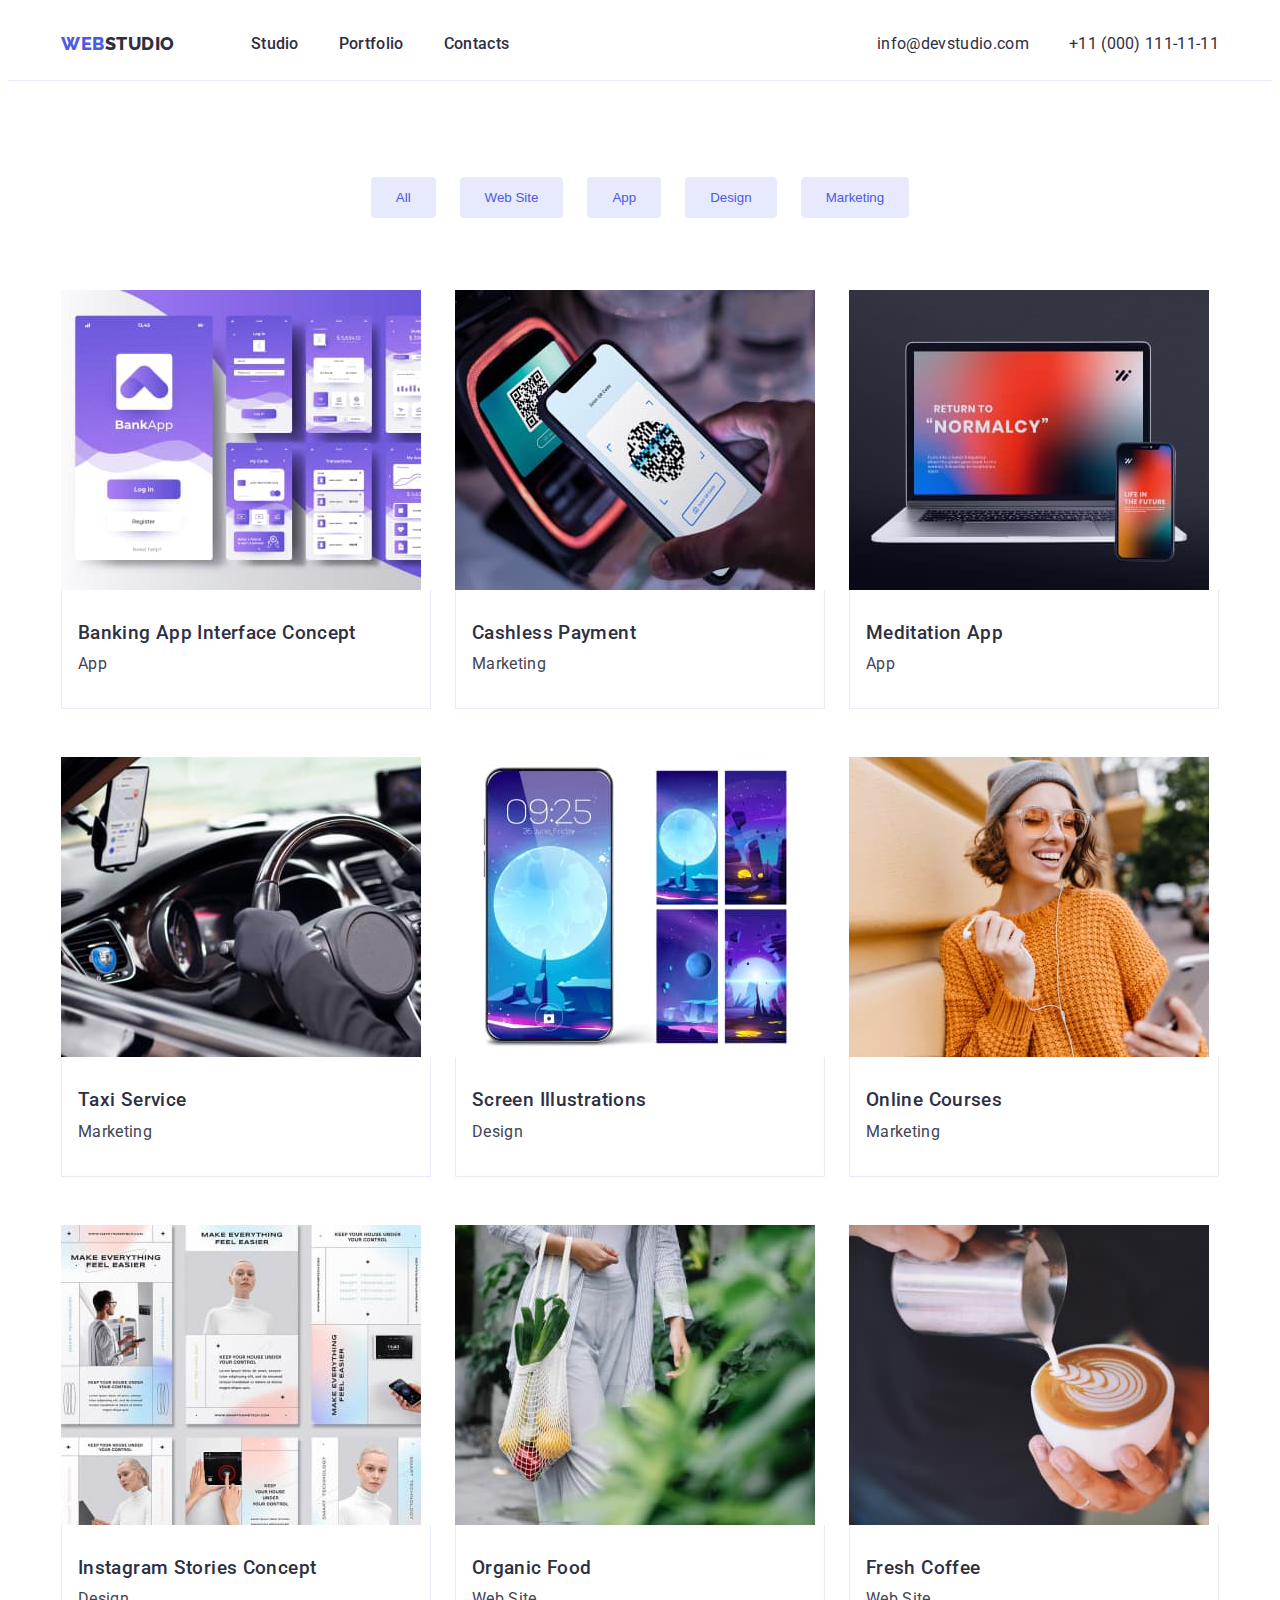
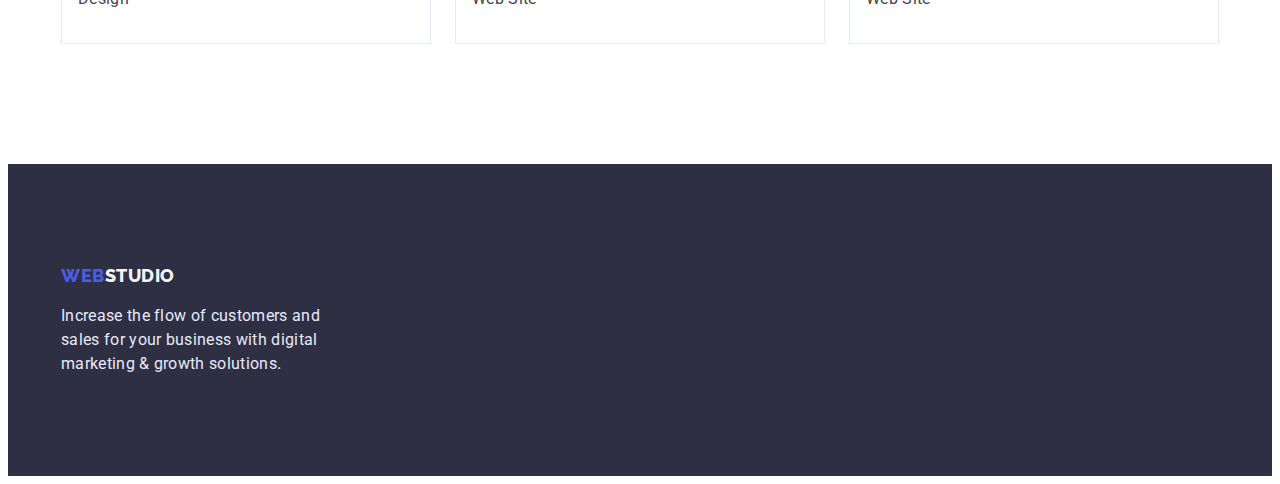
==== portfolio.html @ 783ef2de "Initial commit" ====
<!DOCTYPE html>
<html lang="en">
  <head>
    <meta charset="UTF-8" />
    <meta http-equiv="X-UA-Compatible" content="IE=edge" />
    <meta name="viewport" content="width=device-width, initial-scale=1.0" />
    <title>Portfolio</title>

    <link rel="preconnect" href="https://fonts.googleapis.com" />
    <link rel="preconnect" href="https://fonts.gstatic.com" crossorigin />
    <link
      href="https://fonts.googleapis.com/css2?family=Raleway:wght@800&family=Roboto:wght@400;500;700;900&display=swap"
      rel="stylesheet"
    />

    <link
      rel="stylesheet"
      href="https://cdnjs.cloudflare.com/ajax/libs/modern-normalize/1.1.0/modern-normalize.min.css"
      integrity="sha512-wpPYUAdjBVSE4KJnH1VR1HeZfpl1ub8YT/NKx4PuQ5NmX2tKuGu6U/JRp5y+Y8XG2tV+wKQpNHVUX03MfMFn9Q=="
      crossorigin="anonymous"
      referrerpolicy="no-referrer"
    />

    <link rel="stylesheet" href="./css/styles.css" />
  </head>
  <body>
    <!-- Шапка -->

    <header class="header">
      <div class="container">
<div class="container-header">
        <nav class="nav">
          <a class="logo-black" href="./index.html">Web<span>Studio</span></a>
          <ul class="nav-header">
            <li class="item">
              <a class="nav-link" href="./index.html">Studio</a>
            </li>
            <li class="item">
              <a class="nav-link" href="./portfolio.html">Portfolio</a>
            </li>
            <li class="item"><a class="nav-link" href="#">Contacts</a></li>
          </ul>
        </nav>

        <address class="adress-container">
          <ul class="adress-link-header">
            <li class="item">
              <a class="adress-link" href="mailto:info@devstudio.com"
                >info@devstudio.com</a
              >
            </li>
            <li class="item">
              <a class="adress-link" href="tel:+110001111111"
                >+11 (000) 111-11-11</a
              >
            </li>
          </ul>
        </address>
      </div>
    </header>

    <main>
      <!-- Верхний блок с кнопками -->

      <section class="portfolio-menu">
        <div class="container">
          <h1 style="display: none">Portfolio</h1>
  <ul class="head-flex">
          <li>
            <button class="head-button" type="button">All</button>
          </li>
          <li>
            <button class="head-button" type="button">Web Site</button>
          </li>
          <li>
            <button class="head-button" type="button">App</button>
          </li>
          <li>
            <button class="head-button" type="button">Design</button>
          </li>
          <li>
            <button class="head-button" type="button">Marketing</button>
          </li>
        </ul>

        <!-- Блок с фотографиями -->

        <ul class="gallery">
          <li>
            <a href="#">
              <img
                class="gallery-cards"
                src="./images/portfolio/portfolio1.jpg"
                alt="Banking App"
                width="360"
              />
              <div class="gallery-photo">
                <h3 class="project-title">Banking App Interface Concept</h3>
                <p class="project-text">App</p>
              </div>
            </a>
          </li>

          <li>
            <a href="#">
              <img
                class="gallery-cards"
                src="./images/portfolio/portfolio2.jpg"
                alt="Payment"
                width="360"
              />
              <div class="gallery-photo">
                <h3 class="project-title">Cashless Payment</h3>
                <p class="project-text">Marketing</p>
              </div>
            </a>
          </li>

          <li>
            <a href="#">
              <img
                class="gallery-cards"
                src="./images/portfolio/portfolio3.jpg"
                alt="Meditation"
                width="360"
              />
              <div class="gallery-photo">
                <h3 class="project-title">Meditation App</h3>
                <p class="project-text">App</p>
              </div>
            </a>
          </li>

          <li>
            <a href="#">
              <img
                class="gallery-cards"
                src="./images/portfolio/portfolio4.jpg"
                alt="Service"
                width="360"
              />
              <div class="gallery-photo">
                <h3 class="project-title">Taxi Service</h3>
                <p class="project-text">Marketing</p>
              </div>
            </a>
          </li>

          <li>
            <a href="#">
              <img
                class="gallery-cards"
                src="./images/portfolio/portfolio5.jpg"
                alt="Screen"
                width="360"
              />
              <div class="gallery-photo">
                <h3 class="project-title">Screen Illustrations</h3>
                <p class="project-text">Design</p>
              </div>
            </a>
          </li>

          <li>
            <a href="#">
              <img
                class="gallery-cards"
                src="./images/portfolio/portfolio6.jpg"
                alt="Online Courses"
                width="360"
              />
              <div class="gallery-photo">
                <h3 class="project-title">Online Courses</h3>
                <p class="project-text">Marketing</p>
              </div>
            </a>
          </li>

          <li>
            <a href="#">
              <img
                class="gallery-cards"
                src="./images/portfolio/portfolio7.jpg"
                alt="Stories Concept"
                width="360"
              />
              <div class="gallery-photo">
                <h3 class="project-title">Instagram Stories Concept</h3>
                <p class="project-text">Design</p>
              </div>
            </a>
          </li>

          <li>
            <a href="#">
              <img
                class="gallery-cards"
                src="./images/portfolio/portfolio8.jpg"
                alt="Organic Food"
                width="360"
              />
              <div class="gallery-photo">
                <h3 class="project-title">Organic Food</h3>
                <p class="project-text">Web Site</p>
              </div>
            </a>
          </li>

          <li>
            <a href="#">
              <img
                class="gallery-cards"
                src="./images/portfolio/portfolio9.jpg"
                alt="Coffee"
                width="360"
              />
              <div class="gallery-photo">
                <h3 class="project-title">Fresh Coffee</h3>
                <p class="project-text">Web Site</p>
              </div>
            </a>
          </li>
        </ul>
        </div>
      
      </section>
    </main>

    <!-- Нижниый блок -->
    <footer class="footer-down">
      <div class="container">
        <a class="logo-white" href="./index.html">Web<span>Studio</span></a>
        <p class="footer-text">
          Increase the flow of customers and sales for your business with
          digital marketing & growth solutions.
        </p>
      </div>
    </footer>
      </div>
      
  </body>
</html>
---- css/styles.css ----
:root {
  --color-brand: #4d5ae5;
  --color-primary: #fff;
  --color-secondary: #2e2f42;
  --color-button: #e7e9fc;
  --color-title-h2: #2e2f42;
  --color-future-text: #434455;
  --color-future-title: #2e2f42;
}

body {
  font-family: "roboto", "tahoma", "verdana", sans-serif;
  color: var(--color-secondary);
  background-color: var(--color-primary);
  font-size: 16px;
}

h1,
h2,
h3,
h4,
h5,
h6,
p,
ul {
  margin: 0;
}

ul {
  list-style: none;
  padding: 0;
}

img {
  display: block;
}

a {
  text-decoration: none;
}

/* Логотип */
.logo-black {
  font-family: "Raleway";
  font-weight: 800;
  font-size: 18px;
  line-height: 1.33;
  letter-spacing: 0.03em;
  text-transform: uppercase;
  color: var(--color-brand);
}

.logo-white {
  font-family: "Raleway";
  font-weight: 800;
  font-size: 18px;
  line-height: 1.33;
  letter-spacing: 0.03em;
  text-transform: uppercase;
  color: var(--color-brand);
  margin-bottom: 16px;
  display: block;
}

.logo-black span {
  color: var(--color-secondary);
}

.logo-white span {
  color: #f4f4fd;
}

/* header */

.nav {
  display: flex;
}

.adress-link-header {
  display: flex;
  margin-left: auto;
  padding: 0;
}

.adress-link-header .item + .item {
  margin-left: 40px;
}

.adress-link-header .item {
  margin-left: auto;
}

.adress-container {
  margin-left: auto;
}

/* .item {
  margin-right: 50px;
} */

.container-header {
  display: flex;
  align-items: center;
}

.nav-link {
  color: var(--color-secondary);
  font-weight: 500;
  line-height: 1.5;
  letter-spacing: 0.02em;
  padding-top: 24px;
  padding-bottom: 24px;
}

.nav-header {
  display: flex;
  margin-left: 76px;
  gap: 40px;

  padding: 0px;
}

.adress-link {
  color: var(--color-secondary);
  font-style: normal;
  line-height: 1.5;
  letter-spacing: 0.02em;
}

.nav-link:hover {
  color: var(--color-brand);
}
.nav-link:focus {
  color: var(--color-secondary);
}

.adress-link:hover {
  color: var(--color-brand);
}

/* Header home */
.hero {
  background-color: var(--color-secondary);

  padding-top: 188px;
  padding-bottom: 188px;
  text-align: center;
}

.hero-title {
  font-size: 56px;
  line-height: 1.07;
  text-align: center;
  letter-spacing: 0.02em;
  color: var(--color-primary);
  width: 500px;
  margin-left: auto;
  margin-right: auto;
}

/* Button */

.head-button-home {
  background-color: var(--color-brand);
  color: var(--color-primary);
  border-radius: 4px;

  margin-top: 48px;

  padding: 16px 32px;

  width: 169px;
  height: 56px;

  border: none;
}

.head-button-home:hover {
  background-color: #404bbf;
}

.head-button {
  background-color: var(--color-button);
  color: var(--color-brand);
  border: 1px solid var(--color-button);
  border-radius: 4px;
  padding: 12px 24px;
}

.head-flex {
  display: flex;
  gap: 24px;
  justify-content: center;
  margin-bottom: 72px;
}

.head-button:hover {
  background-color: var(--color-brand);
  color: var(--color-primary);
  box-shadow: 0px 3px 1px rgba(0, 0, 0, 0.1), 0px 2px 1px rgba(0, 0, 0, 0.08),
    0px 2px 2px rgba(0, 0, 0, 0.12);
  border-radius: 4px;
  cursor: pointer;
}

/* FUTURES */
.futures-info {
  display: flex;
  gap: 24px;
}

.futures {
  padding-top: 120px;
}

.futures-list {
  width: 264px;
}

.visually-hidden {
  display: none;
}

/* WORKS */
.works {
  padding-top: 120px;
  padding-bottom: 120px;
}

.works-photo {
  display: flex;
  justify-content: center;
  gap: 24px;
}

/* TEAM */
.our-team {
  background-color: #f4f4fd;
  padding-top: 120px;
  padding-bottom: 120px;
}
.team {
  display: flex;
  gap: 24px;
}

.footer-text {
  color: #e7e9fc;
  line-height: 1.5;
  letter-spacing: 0.02em;
  width: 264px;

  display: block;
}

.futures-title,
.project-title {
  font-weight: 500;
  line-height: 1.2;
  letter-spacing: 0.02em;
  color: var(--color-future-title);
}

.futures-info .futures-text {
  width: 264px;
}

.futures-text,
.project-text {
  line-height: 1.5;
  letter-spacing: 0.02em;
  color: var(--color-future-text);
  margin-top: 8px;
}

.section-title {
  font-size: 36px;
  line-height: 1.11;
  text-align: center;
  letter-spacing: 0.02em;
  text-transform: capitalize;
  color: var(--color-title-h2);
  margin-bottom: 72px;
}

/* FOOTER */
.footer-down {
  background-color: var(--color-secondary);
  color: var(--color-button);
  padding-top: 100px;
  padding-bottom: 100px;
}

.container-footer {
  /* width: 1158px;

  display: flex;
  align-items: center;

  margin-left: auto;
  margin-right: auto;
  padding-left: 15px;
  padding-right: 15px; */
}

.team-cards {
  box-shadow: #2e2f42;
}

/* TEAM */
.team-name {
  background-color: var(--color-primary);
  text-align: center;
  padding: 32px 0;

  box-shadow: 0px 1px 6px rgba(46, 47, 66, 0.08),
    0px 1px 1px rgba(46, 47, 66, 0.16), 0px 2px 1px rgba(46, 47, 66, 0.08);
  border-radius: 0px 0px 4px 4px;
}

.container-footer {
  /* display: block;
  flex-direction: column; */
}

/* GALLERY */
.gallery {
  display: flex;
  flex-wrap: wrap;
  gap: 48px 24px;
}

.gallery-photo {
  padding-top: 32px;
  padding-bottom: 32px;
  padding-left: 16px;

  border-left: 1px solid #e7e9fc;
  border-right: 1px solid #e7e9fc;
  border-bottom: 1px solid #e7e9fc;
}

.gallery li {
  flex-basis: calc((100% - 48px) / 3);
}

.header {
  border-bottom: 1px solid #e7e9fc;
  padding: 24px 0;
}

.container {
  width: 1158px;
  margin-left: auto;
  margin-right: auto;
  padding: 0 15px;
}

.portfolio-menu {
  padding-top: 96px;
  padding-bottom: 120px;
}
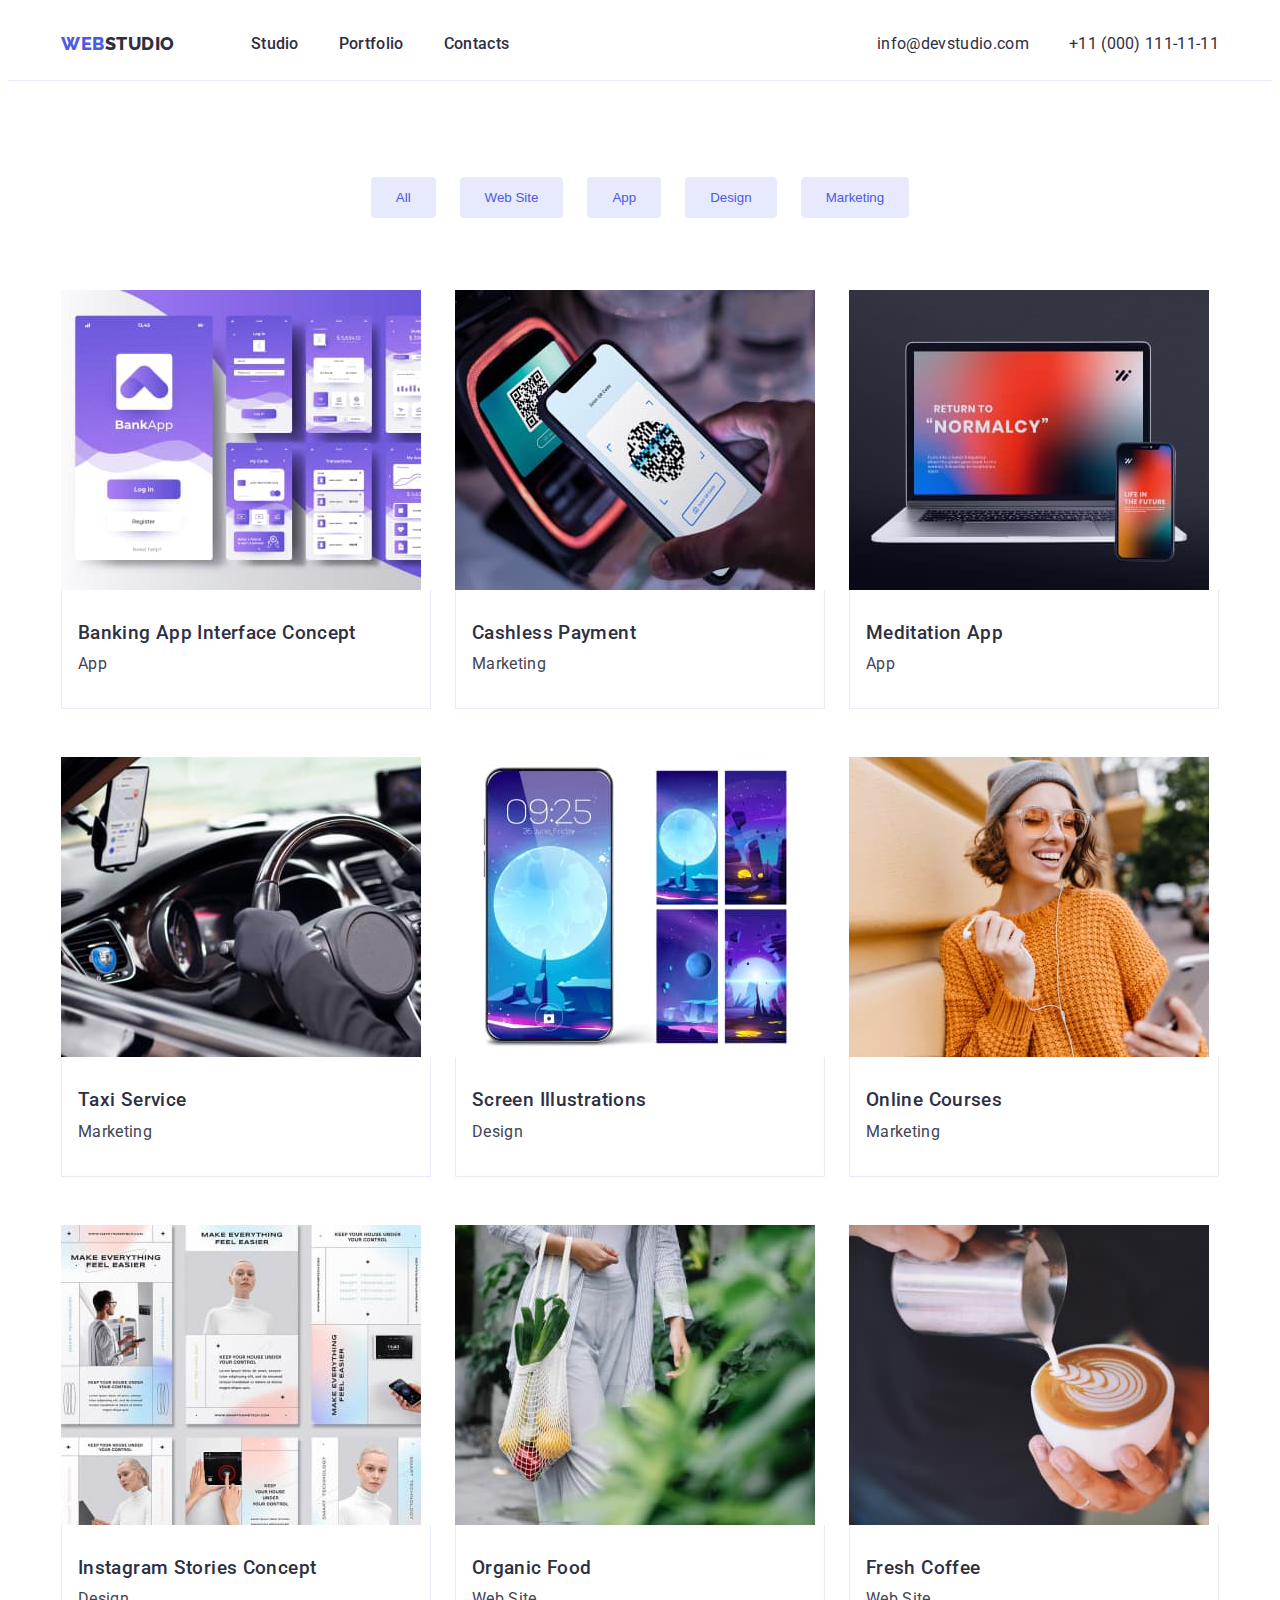
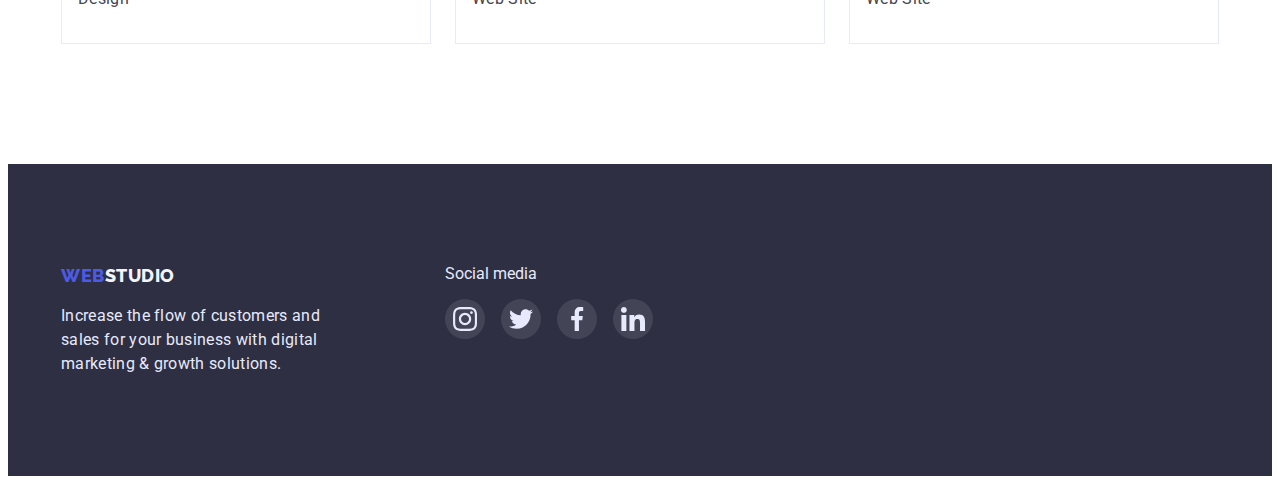
==== commit aeef4e8a: "update html + css" ====
--- a/portfolio.html
+++ b/portfolio.html
@@ -32,13 +32,11 @@
         <nav class="nav">
           <a class="logo-black" href="./index.html">Web<span>Studio</span></a>
           <ul class="nav-header">
-            <li class="item">
-              <a class="nav-link" href="./index.html">Studio</a>
-            </li>
-            <li class="item">
+            <li class="item studio-before"><a class="nav-link" href="./index.html">Studio</a></li>
+            <li class="item portfolio-before">
               <a class="nav-link" href="./portfolio.html">Portfolio</a>
             </li>
-            <li class="item"><a class="nav-link" href="#">Contacts</a></li>
+            <li class="item contacts-before"><a class="nav-link" href="#">Contacts</a></li>
           </ul>
         </nav>
 
@@ -86,10 +84,9 @@
         <!-- Блок с фотографиями -->
 
         <ul class="gallery">
-          <li>
-            <a href="#">
-              <img
-                class="gallery-cards"
+          <li class="gallery-cards">
+            <a href="#">
+              <img
                 src="./images/portfolio/portfolio1.jpg"
                 alt="Banking App"
                 width="360"
@@ -101,10 +98,9 @@
             </a>
           </li>
 
-          <li>
-            <a href="#">
-              <img
-                class="gallery-cards"
+          <li class="gallery-cards">
+            <a href="#">
+              <img
                 src="./images/portfolio/portfolio2.jpg"
                 alt="Payment"
                 width="360"
@@ -116,10 +112,9 @@
             </a>
           </li>
 
-          <li>
-            <a href="#">
-              <img
-                class="gallery-cards"
+          <li class="gallery-cards">
+            <a href="#">
+              <img
                 src="./images/portfolio/portfolio3.jpg"
                 alt="Meditation"
                 width="360"
@@ -131,10 +126,9 @@
             </a>
           </li>
 
-          <li>
-            <a href="#">
-              <img
-                class="gallery-cards"
+          <li class="gallery-cards">
+            <a href="#">
+              <img
                 src="./images/portfolio/portfolio4.jpg"
                 alt="Service"
                 width="360"
@@ -146,10 +140,9 @@
             </a>
           </li>
 
-          <li>
-            <a href="#">
-              <img
-                class="gallery-cards"
+          <li class="gallery-cards">
+            <a href="#">
+              <img
                 src="./images/portfolio/portfolio5.jpg"
                 alt="Screen"
                 width="360"
@@ -161,10 +154,9 @@
             </a>
           </li>
 
-          <li>
-            <a href="#">
-              <img
-                class="gallery-cards"
+          <li class="gallery-cards">
+            <a href="#">
+              <img
                 src="./images/portfolio/portfolio6.jpg"
                 alt="Online Courses"
                 width="360"
@@ -176,10 +168,9 @@
             </a>
           </li>
 
-          <li>
-            <a href="#">
-              <img
-                class="gallery-cards"
+          <li class="gallery-cards">
+            <a href="#">
+              <img
                 src="./images/portfolio/portfolio7.jpg"
                 alt="Stories Concept"
                 width="360"
@@ -191,10 +182,9 @@
             </a>
           </li>
 
-          <li>
-            <a href="#">
-              <img
-                class="gallery-cards"
+          <li class="gallery-cards">
+            <a href="#">
+              <img
                 src="./images/portfolio/portfolio8.jpg"
                 alt="Organic Food"
                 width="360"
@@ -206,10 +196,9 @@
             </a>
           </li>
 
-          <li>
-            <a href="#">
-              <img
-                class="gallery-cards"
+          <li class="gallery-cards">
+            <a href="#">
+              <img
                 src="./images/portfolio/portfolio9.jpg"
                 alt="Coffee"
                 width="360"
@@ -226,15 +215,54 @@
       </section>
     </main>
 
-    <!-- Нижниый блок -->
-    <footer class="footer-down">
-      <div class="container">
-        <a class="logo-white" href="./index.html">Web<span>Studio</span></a>
+    <!-- Footer -->
+        <footer class="footer">
+      <div class="container footer">
+        <div>
+          <a class="logo-white" href="./index.html">Web<span>Studio</span></a>
         <p class="footer-text">
           Increase the flow of customers and sales for your business with
           digital marketing & growth solutions.
         </p>
-      </div>
+        </div>
+        <div>
+        <p>Social media</p>
+        <ul class="footer-social">
+          <li class="socials-item">
+                  <a class="footer-link-svg" href="#">
+                    <svg class="footer-icon">
+                      <use href="./images/svg/icons.svg#icon-instagram"></use>
+                    </svg>
+                  </a>
+                </li>
+
+                <li class="socials-item">
+                  <a class="footer-link-svg" href="#">
+                    <svg class="footer-icon">
+                      <use href="./images/svg/icons.svg#icon-twitter"></use>
+                    </svg>
+                  </a>
+                </li>
+
+                <li class="socials-item">
+                  <a class="footer-link-svg" href="#">
+                    <svg class="footer-icon">
+                      <use href="./images/svg/icons.svg#icon-facebook"></use>
+                    </svg>
+                  </a>
+                </li>
+
+                <li class="socials-item">
+                  <a class="footer-link-svg" href="#">
+                    <svg class="footer-icon">
+                      <use href="./images/svg/icons.svg#icon-linkedin"></use>
+                    </svg>
+                  </a>
+                </li>
+        </ul>
+      </div>
+      </div>
+      
     </footer>
       </div>
       
--- a/css/styles.css
+++ b/css/styles.css
@@ -33,6 +33,7 @@
 
 img {
   display: block;
+  object-fit: cover;
 }
 
 a {
@@ -48,6 +49,48 @@
   letter-spacing: 0.03em;
   text-transform: uppercase;
   color: var(--color-brand);
+}
+
+.studio-before:hover::after {
+  display: block;
+  content: "";
+  width: 48px;
+  height: 4px;
+  background-color: #404bbf;
+  border-radius: 2px;
+
+  position: absolute;
+  bottom: -24px;
+}
+
+.portfolio-before:hover::after {
+  display: block;
+  content: "";
+  width: 66px;
+  height: 4px;
+  background-color: #404bbf;
+  border-radius: 2px;
+
+  position: absolute;
+  bottom: -24px;
+}
+
+.contacts-before:hover::after {
+  display: block;
+  content: "";
+  width: 67px;
+  height: 4px;
+  background-color: #404bbf;
+  border-radius: 2px;
+
+  position: absolute;
+  bottom: -24px;
+}
+
+.item.studio-before,
+.portfolio-before,
+.contacts-before {
+  position: relative;
 }
 
 .logo-white {
@@ -94,10 +137,6 @@
   margin-left: auto;
 }
 
-/* .item {
-  margin-right: 50px;
-} */
-
 .container-header {
   display: flex;
   align-items: center;
@@ -140,7 +179,14 @@
 
 /* Header home */
 .hero {
-  background-color: var(--color-secondary);
+  background-image: linear-gradient(
+      rgba(46, 47, 66, 0.7),
+      rgba(46, 47, 66, 0.7)
+    ),
+    url(../images/people-office.jpg);
+  background-repeat: no-repeat;
+  background-position: center;
+  background-size: cover;
 
   padding-top: 188px;
   padding-bottom: 188px;
@@ -173,6 +219,7 @@
   height: 56px;
 
   border: none;
+  cursor: pointer;
 }
 
 .head-button-home:hover {
@@ -213,6 +260,23 @@
   padding-top: 120px;
 }
 
+.futures-bg {
+  width: 264px;
+  height: 112px;
+  background-color: #f4f4fd;
+  border-radius: 4px;
+  fill: #2e2f42;
+
+  display: flex;
+  justify-content: center;
+  align-items: center;
+}
+
+.futures-icon {
+  width: 64px;
+  height: 64px;
+}
+
 .futures-list {
   width: 264px;
 }
@@ -261,6 +325,10 @@
   color: var(--color-future-title);
 }
 
+.futures-list {
+  padding-top: 8px;
+}
+
 .futures-info .futures-text {
   width: 264px;
 }
@@ -284,43 +352,26 @@
 }
 
 /* FOOTER */
-.footer-down {
+.footer {
   background-color: var(--color-secondary);
   color: var(--color-button);
   padding-top: 100px;
   padding-bottom: 100px;
 }
 
-.container-footer {
-  /* width: 1158px;
-
-  display: flex;
-  align-items: center;
-
-  margin-left: auto;
-  margin-right: auto;
-  padding-left: 15px;
-  padding-right: 15px; */
-}
-
+/* TEAM */
 .team-cards {
+  background-color: var(--color-primary);
   box-shadow: #2e2f42;
-}
-
-/* TEAM */
-.team-name {
-  background-color: var(--color-primary);
-  text-align: center;
-  padding: 32px 0;
-
   box-shadow: 0px 1px 6px rgba(46, 47, 66, 0.08),
     0px 1px 1px rgba(46, 47, 66, 0.16), 0px 2px 1px rgba(46, 47, 66, 0.08);
   border-radius: 0px 0px 4px 4px;
 }
 
-.container-footer {
-  /* display: block;
-  flex-direction: column; */
+.team-name {
+  text-align: center;
+  padding: 32px 0;
+  height: 96px;
 }
 
 /* GALLERY */
@@ -339,6 +390,11 @@
   border-right: 1px solid #e7e9fc;
   border-bottom: 1px solid #e7e9fc;
 }
+
+.gallery-cards:hover {
+box-shadow: 0px 1px 6px rgba(46 47 66 / 8%), 0px 1px 1px rgba(46 47 66 / 16%), 0px 2px 1px rgba(46 47 66 / 8%);
+}
+
 
 .gallery li {
   flex-basis: calc((100% - 48px) / 3);
@@ -360,3 +416,104 @@
   padding-top: 96px;
   padding-bottom: 120px;
 }
+
+/* Socials */
+.socials-list {
+  display: flex;
+  justify-content: center;
+  gap: 24px;
+  padding-bottom: 32px;
+}
+
+.socials-item {
+  width: 40px;
+  height: 40px;
+}
+
+.socials-link-svg {
+  display: flex;
+  align-items: center;
+  justify-content: center;
+  width: 100%;
+  height: 100%;
+  fill: var(--color-button);
+  background-color: #4d5ae5;
+  border-radius: 50%;
+}
+
+.socials-link-svg:hover {
+  fill: var(--color-button);
+  background-color: #404bbf;
+}
+
+.socials-icon {
+  width: 16px;
+  height: 16px;
+}
+
+/* Customers */
+.customers-logo {
+  display: flex;
+  justify-content: center;
+  gap: 24px;
+  padding-bottom: 120px;
+}
+
+.customers-icon {
+  width: 104px;
+  height: 56px;
+  fill: #8e8f99;
+}
+
+.customers-item {
+  border: 1px solid #8e8f99;
+  border-radius: 4px;
+  padding: 16px 32px;
+  border-color: #8e8f99;
+}
+
+.customers-item:hover .customers-icon {
+  fill: #404bbf;
+}
+
+.customers-item:hover {
+  border-color: #404bbf;
+  cursor: pointer;
+}
+
+.customers {
+  padding-top: 130px;
+}
+
+/* Footer */
+.footer-icon {
+  width: 24px;
+  height: 24px;
+}
+
+.footer-link-svg {
+  display: flex;
+  align-items: center;
+  justify-content: center;
+  width: 100%;
+  height: 100%;
+  fill: var(--color-button);
+  background-color: rgba(255, 255, 255, 0.1);
+  border-radius: 50%;
+}
+
+.footer-link-svg:hover {
+  fill: var(--color-button);
+  background-color: #31d0aa;
+}
+
+.footer-social {
+  display: flex;
+  gap: 16px;
+  margin-top: 16px;
+}
+
+.container.footer {
+  display: flex;
+  gap: 120px;
+}
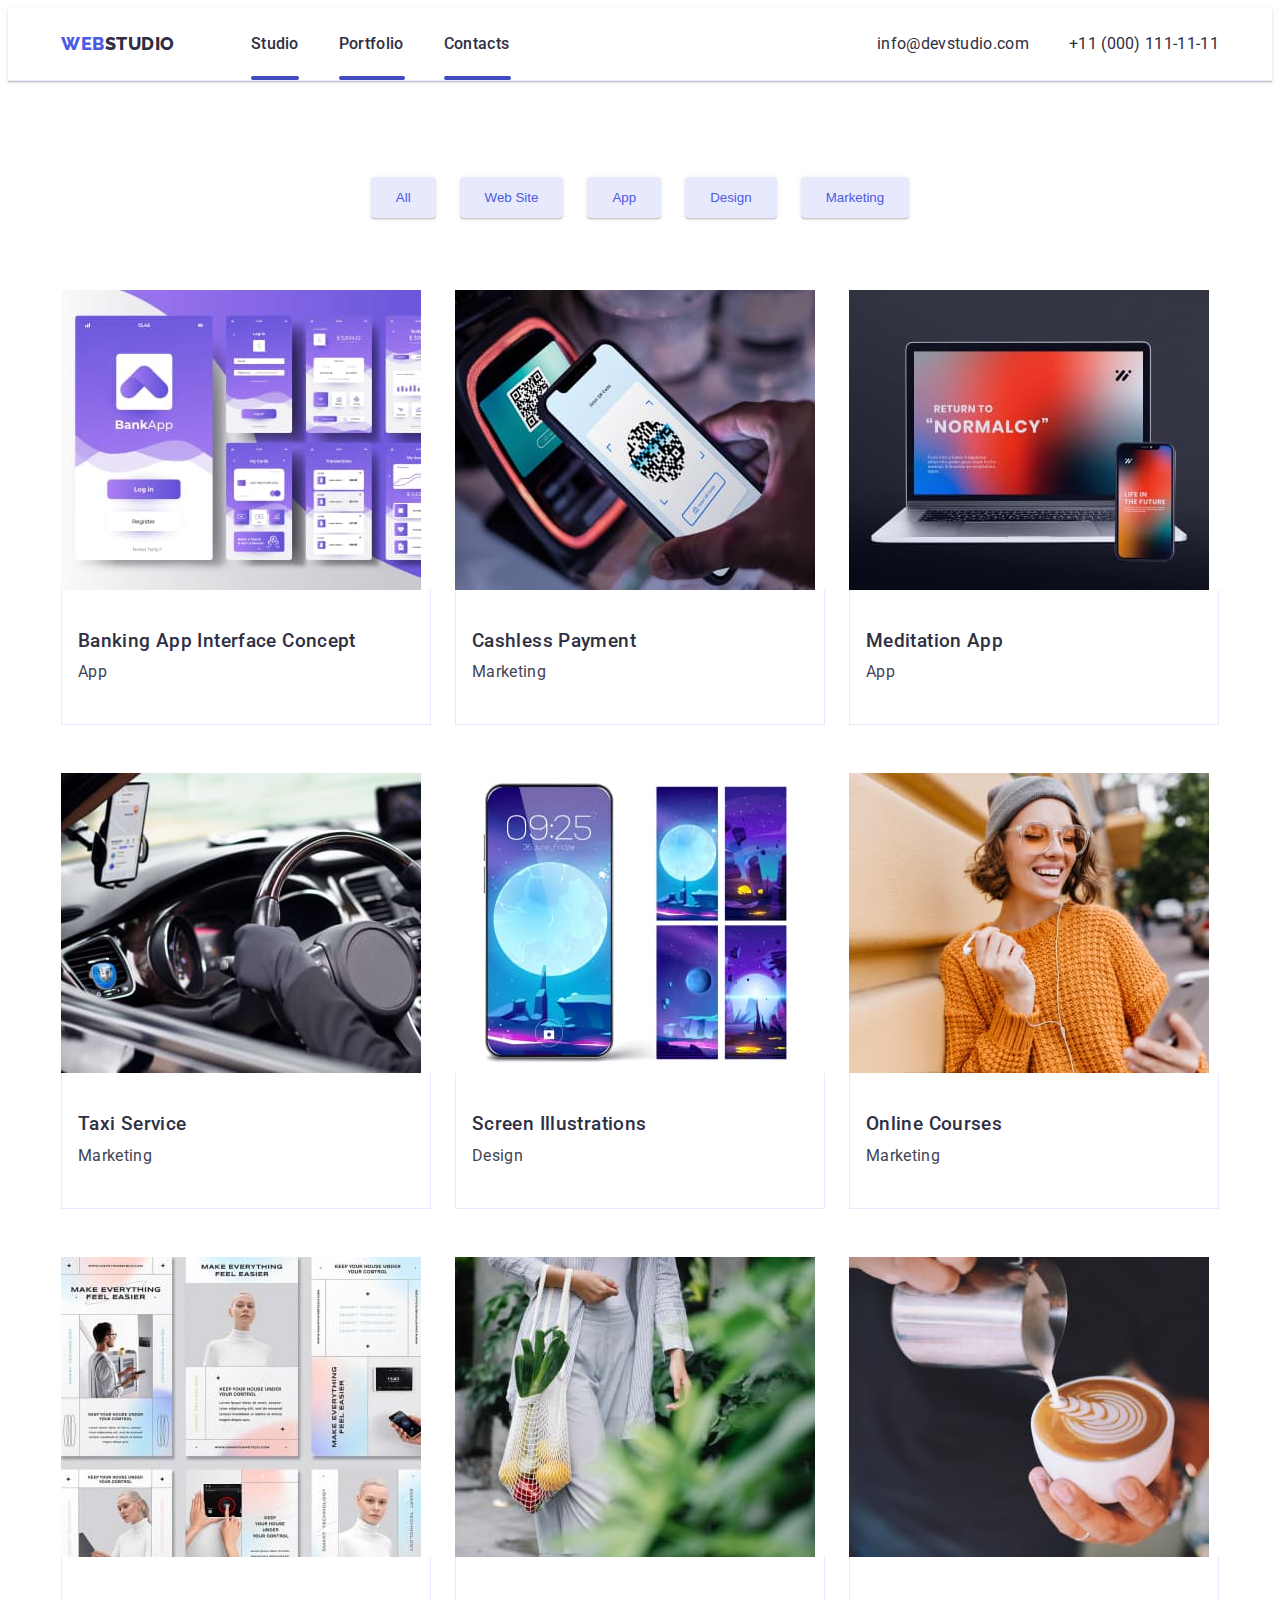
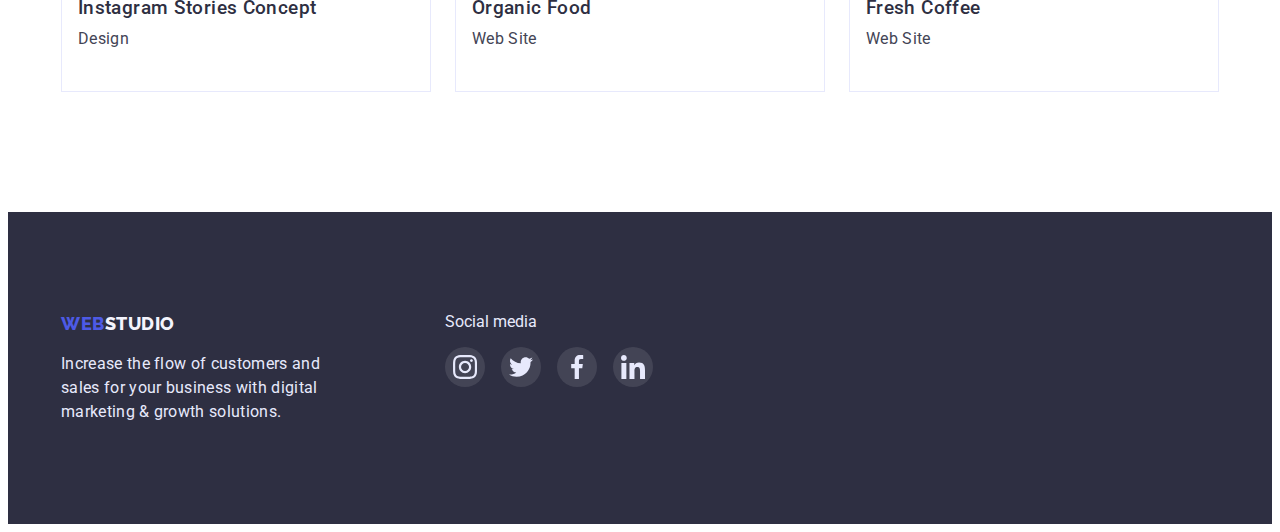
==== commit 3789e6ae: "fixes html + css" ====
--- a/portfolio.html
+++ b/portfolio.html
@@ -84,8 +84,8 @@
         <!-- Блок с фотографиями -->
 
         <ul class="gallery">
-          <li class="gallery-cards">
-            <a href="#">
+          <li>
+            <a class="gallery-cards" href="#">
               <img
                 src="./images/portfolio/portfolio1.jpg"
                 alt="Banking App"
@@ -98,8 +98,8 @@
             </a>
           </li>
 
-          <li class="gallery-cards">
-            <a href="#">
+          <li>
+            <a  class="gallery-cards" href="#">
               <img
                 src="./images/portfolio/portfolio2.jpg"
                 alt="Payment"
@@ -112,8 +112,8 @@
             </a>
           </li>
 
-          <li class="gallery-cards">
-            <a href="#">
+          <li>
+            <a  class="gallery-cards" href="#">
               <img
                 src="./images/portfolio/portfolio3.jpg"
                 alt="Meditation"
@@ -126,8 +126,8 @@
             </a>
           </li>
 
-          <li class="gallery-cards">
-            <a href="#">
+          <li>
+            <a  class="gallery-cards" href="#">
               <img
                 src="./images/portfolio/portfolio4.jpg"
                 alt="Service"
@@ -140,8 +140,8 @@
             </a>
           </li>
 
-          <li class="gallery-cards">
-            <a href="#">
+          <li>
+            <a  class="gallery-cards" href="#">
               <img
                 src="./images/portfolio/portfolio5.jpg"
                 alt="Screen"
@@ -154,8 +154,8 @@
             </a>
           </li>
 
-          <li class="gallery-cards">
-            <a href="#">
+          <li>
+            <a  class="gallery-cards" href="#">
               <img
                 src="./images/portfolio/portfolio6.jpg"
                 alt="Online Courses"
@@ -168,8 +168,8 @@
             </a>
           </li>
 
-          <li class="gallery-cards">
-            <a href="#">
+          <li>
+            <a  class="gallery-cards" href="#">
               <img
                 src="./images/portfolio/portfolio7.jpg"
                 alt="Stories Concept"
@@ -182,8 +182,8 @@
             </a>
           </li>
 
-          <li class="gallery-cards">
-            <a href="#">
+          <li>
+            <a  class="gallery-cards" href="#">
               <img
                 src="./images/portfolio/portfolio8.jpg"
                 alt="Organic Food"
@@ -196,8 +196,8 @@
             </a>
           </li>
 
-          <li class="gallery-cards">
-            <a href="#">
+          <li>
+            <a  class="gallery-cards" href="#">
               <img
                 src="./images/portfolio/portfolio9.jpg"
                 alt="Coffee"
--- a/css/styles.css
+++ b/css/styles.css
@@ -51,7 +51,7 @@
   color: var(--color-brand);
 }
 
-.studio-before:hover::after {
+.studio-before::after {
   display: block;
   content: "";
   width: 48px;
@@ -63,7 +63,7 @@
   bottom: -24px;
 }
 
-.portfolio-before:hover::after {
+.portfolio-before::after {
   display: block;
   content: "";
   width: 66px;
@@ -75,7 +75,7 @@
   bottom: -24px;
 }
 
-.contacts-before:hover::after {
+.contacts-before::after {
   display: block;
   content: "";
   width: 67px;
@@ -191,6 +191,9 @@
   padding-top: 188px;
   padding-bottom: 188px;
   text-align: center;
+
+  max-width: 1440px;
+  margin: 0 auto;
 }
 
 .hero-title {
@@ -224,6 +227,7 @@
 
 .head-button-home:hover {
   background-color: #404bbf;
+  
 }
 
 .head-button {
@@ -232,6 +236,7 @@
   border: 1px solid var(--color-button);
   border-radius: 4px;
   padding: 12px 24px;
+  box-shadow: 0px 1px 6px rgba(46 47 66 / 8%), 0px 1px 1px rgba(46 47 66 / 16%), 0px 2px 1px rgba(46 47 66 / 8%);
 }
 
 .head-flex {
@@ -241,7 +246,7 @@
   margin-bottom: 72px;
 }
 
-.head-button:hover {
+.head-button:hover, .head-button:focus {
   background-color: var(--color-brand);
   color: var(--color-primary);
   box-shadow: 0px 3px 1px rgba(0, 0, 0, 0.1), 0px 2px 1px rgba(0, 0, 0, 0.08),
@@ -279,6 +284,7 @@
 
 .futures-list {
   width: 264px;
+  
 }
 
 .visually-hidden {
@@ -315,6 +321,7 @@
   width: 264px;
 
   display: block;
+  
 }
 
 .futures-title,
@@ -323,11 +330,10 @@
   line-height: 1.2;
   letter-spacing: 0.02em;
   color: var(--color-future-title);
-}
-
-.futures-list {
-  padding-top: 8px;
-}
+
+  margin-top: 8px;
+}
+
 
 .futures-info .futures-text {
   width: 264px;
@@ -339,6 +345,7 @@
   letter-spacing: 0.02em;
   color: var(--color-future-text);
   margin-top: 8px;
+  margin-bottom: 8px;
 }
 
 .section-title {
@@ -371,7 +378,7 @@
 .team-name {
   text-align: center;
   padding: 32px 0;
-  height: 96px;
+  
 }
 
 /* GALLERY */
@@ -392,6 +399,7 @@
 }
 
 .gallery-cards:hover {
+  display: block;
 box-shadow: 0px 1px 6px rgba(46 47 66 / 8%), 0px 1px 1px rgba(46 47 66 / 16%), 0px 2px 1px rgba(46 47 66 / 8%);
 }
 
@@ -403,6 +411,7 @@
 .header {
   border-bottom: 1px solid #e7e9fc;
   padding: 24px 0;
+  box-shadow: 0px 1px 6px rgba(46 47 66 / 8%), 0px 1px 1px rgba(46 47 66 / 16%), 0px 2px 1px rgba(46 47 66 / 8%);
 }
 
 .container {
@@ -422,7 +431,7 @@
   display: flex;
   justify-content: center;
   gap: 24px;
-  padding-bottom: 32px;
+  
 }
 
 .socials-item {
@@ -430,7 +439,7 @@
   height: 40px;
 }
 
-.socials-link-svg {
+.socials-link {
   display: flex;
   align-items: center;
   justify-content: center;
@@ -441,10 +450,11 @@
   border-radius: 50%;
 }
 
-.socials-link-svg:hover {
+.socials-link:hover:focus {
   fill: var(--color-button);
   background-color: #404bbf;
 }
+
 
 .socials-icon {
   width: 16px;
@@ -456,33 +466,44 @@
   display: flex;
   justify-content: center;
   gap: 24px;
-  padding-bottom: 120px;
+  
 }
 
 .customers-icon {
   width: 104px;
   height: 56px;
-  fill: #8e8f99;
+  
 }
 
 .customers-item {
+  width: 168px;
+
+}
+
+.customers-link {
+  display: flex;
+  align-items: center;
+  justify-content: center;
   border: 1px solid #8e8f99;
   border-radius: 4px;
-  padding: 16px 32px;
+
+  height: 88px;
   border-color: #8e8f99;
-}
-
-.customers-item:hover .customers-icon {
+  fill: #8e8f99;
+}
+
+.customers-link:hover, .customers-link:focus {
   fill: #404bbf;
 }
 
-.customers-item:hover {
+.customers-link:hover, .customers-link:focus {
   border-color: #404bbf;
   cursor: pointer;
 }
 
 .customers {
-  padding-top: 130px;
+  padding-top: 120px;
+  padding-bottom: 120px;
 }
 
 /* Footer */
@@ -502,7 +523,7 @@
   border-radius: 50%;
 }
 
-.footer-link-svg:hover {
+.footer-link-svg:hover, .footer-link-svg:focus {
   fill: var(--color-button);
   background-color: #31d0aa;
 }
